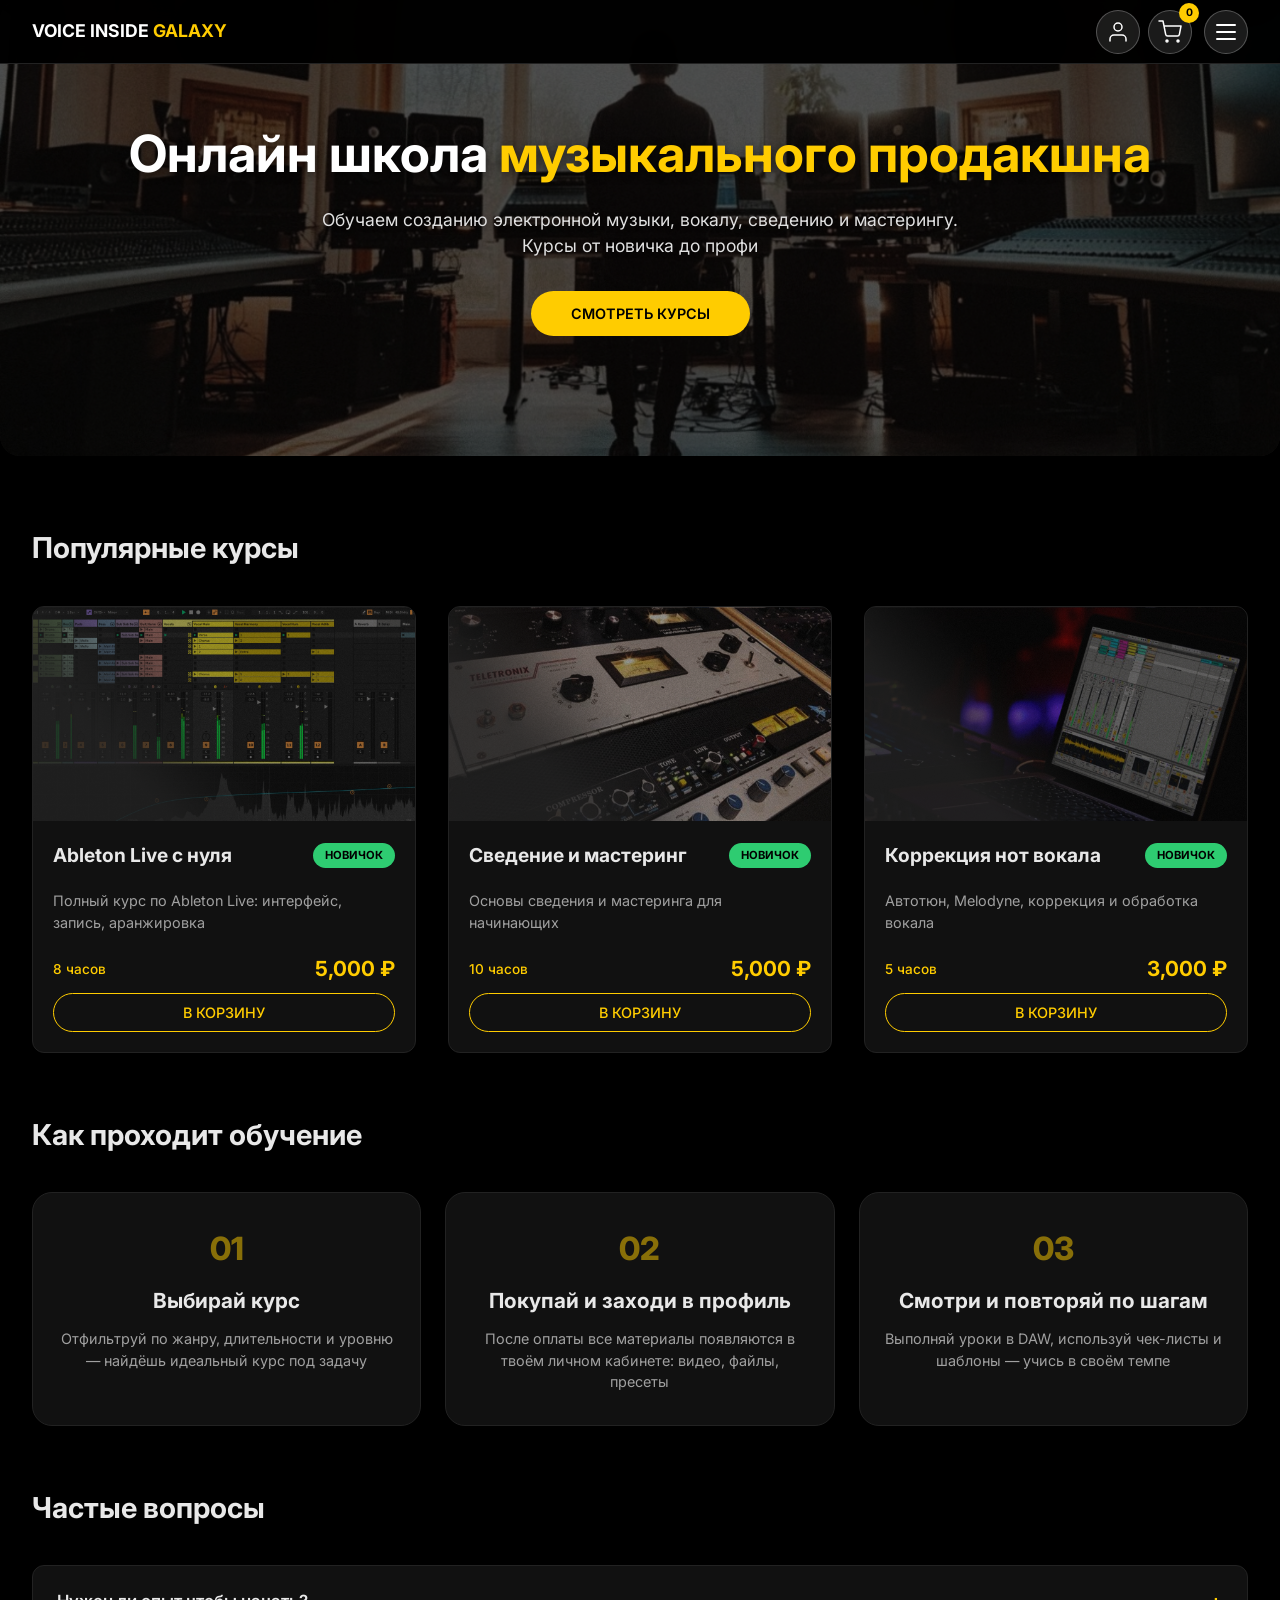
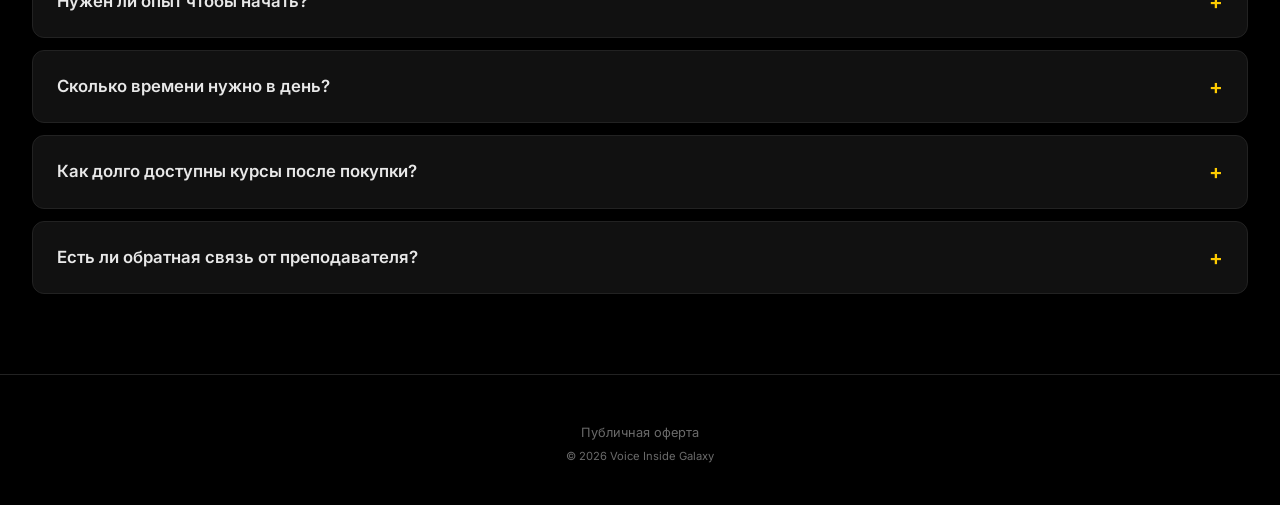
==== index.html @ c3ac169e "Update index.html" ====
<!DOCTYPE html>
<html lang="ru">
<head>
  <meta charset="UTF-8">
  <meta name="viewport" content="width=device-width, initial-scale=1.0, maximum-scale=1.0, user-scalable=yes, viewport-fit=cover">
  <title>Voice Inside Galaxy — Онлайн школа музыкального продакшна</title>
  <link href="https://fonts.googleapis.com/css2?family=Inter:wght@300;400;500;600;700;800&display=swap" rel="stylesheet">
  <link rel="stylesheet" href="style.css">
  <style>
    .steps-section { margin: 60px 0; }
    .steps-grid { display: grid; grid-template-columns: 1fr; gap: 20px; margin-top: 30px; }
    @media (min-width: 600px) { .steps-grid { grid-template-columns: repeat(3, 1fr); gap: 24px; } }
    .step-card { background: #111; border-radius: var(--radius); border: 1px solid var(--border); padding: 24px 20px; text-align: center; transition: all 0.3s ease; cursor: pointer; }
    .step-card:hover { transform: translateY(-5px); border-color: var(--accent); }
    .step-number { font-size: 2rem; font-weight: 800; color: var(--accent); opacity: 0.5; margin-bottom: 12px; }
    .step-title { font-size: 1.2rem; font-weight: 700; margin-bottom: 12px; }
    .step-desc { font-size: 0.85rem; color: #a0a0a0; line-height: 1.5; }
    @media (min-width: 768px) { .step-card { padding: 32px 24px; } .step-title { font-size: 1.3rem; } .step-desc { font-size: 0.9rem; } }
    .faq-section { margin: 60px 0; }
    .faq-grid { display: flex; flex-direction: column; gap: 12px; }
    .faq-item { background: #111; border: 1px solid var(--border); border-radius: var(--radius-sm); overflow: hidden; transition: all 0.3s ease; }
    .faq-question { padding: 18px 20px; display: flex; justify-content: space-between; align-items: center; cursor: pointer; font-weight: 600; font-size: 1rem; transition: 0.2s; }
    .faq-question:hover { background: #1a1a1a; }
    .faq-question span:first-child { flex: 1; padding-right: 16px; }
    .faq-icon { font-size: 1.3rem; color: var(--accent); transition: transform 0.3s ease; }
    .faq-item.open .faq-icon { transform: rotate(45deg); }
    .faq-answer { max-height: 0; padding: 0 20px; overflow: hidden; transition: max-height 0.4s ease, padding 0.3s ease; color: #a0a0a0; font-size: 0.9rem; line-height: 1.6; border-top: none; }
    .faq-item.open .faq-answer { max-height: 200px; padding: 0 20px 20px 20px; border-top: 1px solid var(--border); }
    @media (min-width: 768px) { .faq-question { padding: 20px 24px; font-size: 1.05rem; } .faq-answer { font-size: 0.95rem; } }
    .profile-modal .modal-content { max-width: 500px; }
    .profile-stats { background: #1a1a1a; border-radius: var(--radius-sm); padding: 16px; margin: 16px 0; text-align: left; }
    .profile-stats p { margin: 8px 0; font-size: 0.9rem; }
    .profile-courses { max-height: 250px; overflow-y: auto; text-align: left; }
    .profile-course-item { padding: 12px 0; border-bottom: 1px solid var(--border); }
    .profile-course-name { font-size: 0.9rem; font-weight: 600; margin-bottom: 4px; }
    .profile-course-link { background: var(--accent); color: #000; padding: 6px 12px; border-radius: 40px; text-decoration: none; font-size: 0.7rem; font-weight: 600; display: inline-block; }
    .logout-btn { background: transparent; border: 1px solid var(--red); color: var(--red); padding: 8px 20px; border-radius: 40px; cursor: pointer; margin-top: 16px; font-family: inherit; }
    .logout-btn:hover { background: var(--red); color: #fff; }
    .footer-offer { color: #6a6a6a; text-decoration: none; transition: color 0.2s; }
    .footer-offer:hover { color: var(--accent); text-decoration: underline; }
    .hero { position: relative; background-image: url('osn.png'); background-size: cover; background-position: center; background-repeat: no-repeat; border-radius: var(--radius); margin: 0 -12px 30px -12px; padding: 80px 20px; }
    @media (min-width: 768px) { .hero { margin: 0 -32px 70px -32px; padding: 120px 40px; } }
    .hero::before { content: ''; position: absolute; top: 0; left: 0; right: 0; bottom: 0; background: rgba(0, 0, 0, 0.6); border-radius: var(--radius); }
    .hero h1, .hero p, .hero .btn-primary { position: relative; z-index: 1; }
    .hero h1 { color: #fff; text-shadow: 0 2px 10px rgba(0,0,0,0.5); }
    .hero p { color: #e0e0e0; text-shadow: 0 1px 5px rgba(0,0,0,0.5); }
    .level-badge { white-space: nowrap; }
    .level-pro { background: var(--accent); color: #000; }
  </style>
</head>
<body>

<div class="site-header">
  <div class="logo"><a href="index.html">VOICE INSIDE <span>GALAXY</span></a></div>
  <div class="right-group">
    <div class="profile-badge" id="profileBadge">
      <span class="profile-name" id="profileName"></span>
      <div class="profile-avatar" id="profileAvatar"></div>
    </div>
    <button class="icon-btn" id="regBtn">
      <svg width="22" height="22" viewBox="0 0 24 24" fill="none" stroke="white" stroke-width="1.5" stroke-linecap="round" stroke-linejoin="round">
        <path d="M20 21v-2a4 4 0 0 0-4-4H8a4 4 0 0 0-4 4v2"/>
        <circle cx="12" cy="7" r="4"/>
      </svg>
    </button>
    <div class="cart-icon-wrapper">
      <button class="icon-btn" id="cartIconBtn">
        <svg width="22" height="22" viewBox="0 0 24 24" fill="none" stroke="white" stroke-width="1.5" stroke-linecap="round" stroke-linejoin="round">
          <circle cx="9" cy="21" r="1"/>
          <circle cx="20" cy="21" r="1"/>
          <path d="M1 1h4l2.68 13.39a2 2 0 0 0 2 1.61h9.72a2 2 0 0 0 2-1.61L23 6H6"/>
        </svg>
      </button>
      <span class="cart-badge-overlay" id="cartCountBadge">0</span>
    </div>
    <div class="burger-btn" id="burgerBtn">
      <span></span><span></span><span></span>
    </div>
  </div>
</div>

<div class="side-menu" id="sideMenu">
  <div class="menu-header">НАВИГАЦИЯ</div>
  <ul class="menu-list">
    <li><a href="index.html">ГЛАВНАЯ</a></li>
    <li><a href="courses.html">ВСЕ КУРСЫ</a></li>
    <li><a href="socials.html">СОЦ СЕТИ</a></li>
    <li><a href="docs.html">ДОКУМЕНТЫ</a></li>
  </ul>
  <div style="margin-top: 40px; font-size: 11px; color: #444;">© 2025</div>
</div>

<div class="cart-panel" id="cartPanel">
  <div class="cart-title"><span>КОРЗИНА</span><button class="close-cart" id="closeCartBtn">✕</button></div>
  <div class="cart-items" id="cartItemsList"><div class="empty-cart">Корзина пуста</div></div>
  <div class="cart-total" id="cartTotal">ИТОГО: 0 ₽</div>
  <button class="cart-btn-yellow" id="checkoutBtn">ОФОРМИТЬ ЗАКАЗ</button>
</div>

<div class="modal" id="regModal">
  <div class="modal-content">
    <span class="close-modal" id="closeModalBtn">&times;</span>
    <h3>РЕГИСТРАЦИЯ</h3>
    <input type="text" id="regName" placeholder="Имя">
    <input type="email" id="regEmail" placeholder="Email">
    <input type="password" id="regPassword" placeholder="Пароль">
    <button class="modal-btn" id="doRegisterBtn">СОЗДАТЬ АККАУНТ</button>
    <p style="margin-top: 12px; font-size: 0.7rem; color: #666;">Уже есть аккаунт? <a href="#" id="showLoginBtn" style="color: var(--accent);">Войти</a></p>
  </div>
</div>

<div class="modal" id="loginModal">
  <div class="modal-content">
    <span class="close-modal" id="closeLoginModalBtn">&times;</span>
    <h3>ВХОД</h3>
    <input type="email" id="loginEmail" placeholder="Email">
    <input type="password" id="loginPassword" placeholder="Пароль">
    <button class="modal-btn" id="doLoginBtn">ВОЙТИ</button>
    <p style="margin-top: 12px; font-size: 0.7rem; color: #666;">Нет аккаунта? <a href="#" id="showRegFromLoginBtn" style="color: var(--accent);">Зарегистрироваться</a></p>
  </div>
</div>

<div class="modal" id="profileModal">
  <div class="modal-content profile-modal">
    <span class="close-modal" id="closeProfileModalBtn">&times;</span>
    <h3>ЛИЧНЫЙ КАБИНЕТ</h3>
    <div class="profile-stats">
      <p><strong>Имя:</strong> <span id="profileModalName"></span></p>
      <p><strong>Email:</strong> <span id="profileModalEmail"></span></p>
      <p><strong>Куплено курсов:</strong> <span id="profileCoursesCount">0</span></p>
      <p><strong>Общий прогресс:</strong> <span id="profileProgress">0</span>%</p>
    </div>
    <div class="profile-courses" id="profileCoursesList">
      <p style="color:#666; text-align:center;">Купленные курсы появятся здесь</p>
    </div>
    <button class="logout-btn" id="logoutBtn">ВЫЙТИ</button>
  </div>
</div>

<main>
<div class="container">
  <div class="hero">
    <h1>Онлайн школа <span>музыкального продакшна</span></h1>
    <p>Обучаем созданию электронной музыки, вокалу, сведению и мастерингу. Курсы от новичка до профи</p>
    <button class="btn-primary" id="heroCoursesBtn">СМОТРЕТЬ КУРСЫ</button>
  </div>

  <div class="section-title">Популярные курсы</div>
  <div class="cards-grid" id="popularContainer"></div>

  <div class="steps-section">
    <div class="section-title">Как проходит обучение</div>
    <div class="steps-grid">
      <div class="step-card"><div class="step-number">01</div><div class="step-title">Выбирай курс</div><div class="step-desc">Отфильтруй по жанру, длительности и уровню — найдёшь идеальный курс под задачу</div></div>
      <div class="step-card"><div class="step-number">02</div><div class="step-title">Покупай и заходи в профиль</div><div class="step-desc">После оплаты все материалы появляются в твоём личном кабинете: видео, файлы, пресеты</div></div>
      <div class="step-card"><div class="step-number">03</div><div class="step-title">Смотри и повторяй по шагам</div><div class="step-desc">Выполняй уроки в DAW, используй чек-листы и шаблоны — учись в своём темпе</div></div>
    </div>
  </div>

  <div class="faq-section">
    <div class="section-title">Частые вопросы</div>
    <div class="faq-grid">
      <div class="faq-item"><div class="faq-question"><span>Нужен ли опыт чтобы начать?</span><span class="faq-icon">+</span></div><div class="faq-answer">Нет. Курсы для новичков начинаются с нуля — с установки DAW и первого звука. Если есть базовый опыт — есть курсы среднего и продвинутого уровня</div></div>
      <div class="faq-item"><div class="faq-question"><span>Сколько времени нужно в день?</span><span class="faq-icon">+</span></div><div class="faq-answer">Достаточно 30–60 минут в день. Уроки короткие и конкретные — без воды. Платформа сохраняет прогресс, можно учиться в любом темпе</div></div>
      <div class="faq-item"><div class="faq-question"><span>Как долго доступны курсы после покупки?</span><span class="faq-icon">+</span></div><div class="faq-answer">Пожизненный доступ. Купил один раз — смотришь сколько угодно, пересматриваешь когда нужно</div></div>
      <div class="faq-item"><div class="faq-question"><span>Есть ли обратная связь от преподавателя?</span><span class="faq-icon">+</span></div><div class="faq-answer">Да. В каждом курсе есть домашние задания, которые ты отправляешь на проверку. Продюсер лично разбирает твою работу и даёт конкретный фидбек</div></div>
    </div>
  </div>
</div>
<footer>
  <p><a href="oferta.docx" class="footer-offer" target="_blank">Публичная оферта</a></p>
  <p style="margin-top: 6px; font-size: 0.7rem;">© 2026 Voice Inside Galaxy</p>
</footer>
</main>

<script src="script.js"></script>
<script src="cart.js"></script>
<script>
  const courses = [
    {id:1,name:"Ableton Live с нуля",level:"beginner",levelName:"НОВИЧОК",price:5000,desc:"Полный курс по Ableton Live: интерфейс, запись, аранжировка",cover:"AL2.png",detailCover:"AL.png",popular:true,duration:"8 часов"},
    {id:2,name:"Сведение и мастеринг",level:"beginner",levelName:"НОВИЧОК",price:5000,desc:"Основы сведения и мастеринга для начинающих",cover:"s.png",detailCover:"s2.png",popular:true,duration:"10 часов"},
    {id:5,name:"Коррекция нот вокала",level:"beginner",levelName:"НОВИЧОК",price:3000,desc:"Автотюн, Melodyne, коррекция и обработка вокала",cover:"at.png",detailCover:"at2.png",popular:true,duration:"5 часов"},
    {id:3,name:"DnB с нуля",level:"beginner",levelName:"НОВИЧОК",price:8000,desc:"Создание drum & bass треков с нуля",cover:"dnb.png",detailCover:"dnb2.png",popular:false,duration:"12 часов"},
    {id:4,name:"Hip-hop с нуля",level:"beginner",levelName:"НОВИЧОК",price:5000,desc:"Создание trap, rap и hip-hop битов",cover:"hh.png",detailCover:"hh2.png",popular:false,duration:"9 часов"},
    {id:6,name:"Продвинутое сведение",level:"pro",levelName:"ОПЫТНЫЙ",price:10000,desc:"Профессиональные техники сведения и мастеринга",cover:"sm.png",detailCover:"sm2.png",popular:false,duration:"15 часов"}
  ];

  let currentUser = null;

  function loadUsers() { const users = localStorage.getItem('voiceGalaxyUsers'); return users ? JSON.parse(users) : []; }
  function saveUsers(users) { localStorage.setItem('voiceGalaxyUsers', JSON.stringify(users)); }
  function saveCurrentUser(user) { localStorage.setItem('voiceGalaxyCurrentUser', JSON.stringify(user)); currentUser = user; }
  function loadCurrentUser() { const user = localStorage.getItem('voiceGalaxyCurrentUser'); if (user) { currentUser = JSON.parse(user); updateProfileUI(); } }

  function updateProfileUI() {
    const badge = document.getElementById('profileBadge');
    const regBtn = document.getElementById('regBtn');
    if (currentUser) {
      if (badge) badge.classList.add('show');
      const nameSpan = document.getElementById('profileName');
      const avatarDiv = document.getElementById('profileAvatar');
      if (nameSpan) nameSpan.innerText = currentUser.name;
      if (avatarDiv) avatarDiv.innerText = currentUser.name.charAt(0).toUpperCase();
      if (regBtn) regBtn.style.display = 'none';
    } else {
      if (badge) badge.classList.remove('show');
      if (regBtn) regBtn.style.display = 'flex';
    }
  }

  function updateProfileModal() {
    if (!currentUser) return;
    document.getElementById('profileModalName').innerText = currentUser.name;
    document.getElementById('profileModalEmail').innerText = currentUser.email;
    const purchasedCourses = currentUser.purchasedCourses || [];
    document.getElementById('profileCoursesCount').innerText = purchasedCourses.length;
    
    let totalProgress = 0;
    if (purchasedCourses.length > 0) {
      const courseProgressValues = Object.values(currentUser.courseProgress || {});
      if (courseProgressValues.length > 0) {
        totalProgress = Math.floor(courseProgressValues.reduce((a,b) => a + b, 0) / purchasedCourses.length);
      }
      if (totalProgress > 100) totalProgress = 100;
    }
    document.getElementById('profileProgress').innerText = totalProgress;
    
    const coursesListDiv = document.getElementById('profileCoursesList');
    if (purchasedCourses.length === 0) {
      coursesListDiv.innerHTML = '<p style="color:#666; text-align:center;">Купленные курсы появятся здесь</p>';
    } else {
      let html = '';
      purchasedCourses.forEach(courseId => {
        const course = courses.find(c => c.id === courseId);
        if (course) {
          const courseProgress = currentUser.courseProgress?.[courseId] || 0;
          html += `<div class="profile-course-item"><div style="display:flex; justify-content:space-between; align-items:center; margin-bottom:8px;"><span class="profile-course-name">${course.name}</span><a href="course-detail.html?id=${course.id}" class="profile-course-link">${courseProgress === 100 ? 'ПРОЙДЕН' : 'ПРОДОЛЖИТЬ'}</a></div><div style="font-size:0.7rem; color:#666;"><span style="color:var(--accent);">Прогресс: ${courseProgress}%</span></div><div style="width:100%; height:4px; background:#333; border-radius:4px; margin-top:6px;"><div style="width:${courseProgress}%; height:4px; background:var(--accent); border-radius:4px;"></div></div></div>`;
        }
      });
      coursesListDiv.innerHTML = html;
    }
  }

  function registerUser(name, email, password) {
    const users = loadUsers();
    if (users.find(u => u.email === email)) { alert('Пользователь с таким email уже существует'); return false; }
    const newUser = { id: Date.now(), name, email, password, purchasedCourses: [], courseProgress: {}, completedLessons: 0 };
    users.push(newUser); saveUsers(users); saveCurrentUser(newUser);
    alert(`Добро пожаловать, ${name}!`); closeRegModal(); updateProfileUI();
    return true;
  }

  function loginUser(email, password) {
    const users = loadUsers();
    const user = users.find(u => u.email === email && u.password === password);
    if (user) { saveCurrentUser(user); alert(`С возвращением, ${user.name}!`); closeLoginModal(); updateProfileUI(); return true; }
    else { alert('Неверный email или пароль'); return false; }
  }

  function logoutUser() { localStorage.removeItem('voiceGalaxyCurrentUser'); currentUser = null; updateProfileUI(); closeProfileModal(); alert('Вы вышли из аккаунта'); }

  function addPurchaseToUser(courseId) {
    if (!currentUser) { alert('Войдите в аккаунт для покупки курса'); return false; }
    const users = loadUsers();
    const userIndex = users.findIndex(u => u.id === currentUser.id);
    if (userIndex !== -1) {
      if (!users[userIndex].purchasedCourses) users[userIndex].purchasedCourses = [];
      if (!users[userIndex].courseProgress) users[userIndex].courseProgress = {};
      if (!users[userIndex].purchasedCourses.includes(courseId)) {
        users[userIndex].purchasedCourses.push(courseId);
        users[userIndex].courseProgress[courseId] = 0;
        saveUsers(users);
        currentUser.purchasedCourses = users[userIndex].purchasedCourses;
        currentUser.courseProgress = users[userIndex].courseProgress;
        saveCurrentUser(currentUser);
      }
    }
    return true;
  }

  function checkout() {
    if (!currentUser) { alert('Войдите в аккаунт для оформления заказа'); openRegModal(); return; }
    if (cart.length === 0) { alert('Корзина пуста'); return; }
    cart.forEach(item => { addPurchaseToUser(item.id); });
    cart = []; saveCart(cart); updateCartUI();
    alert('Спасибо за заказ! Курсы добавлены в ваш личный кабинет.');
  }

  function renderCard(c) {
    const lvlClass = c.level === 'beginner' ? 'level-beginner' : 'level-pro';
    const coverStyle = c.cover ? `background-image: url('${c.cover}')` : 'background-color:#1a1a1a';
    return `<a href="course-detail.html?id=${c.id}" class="course-card"><div class="course-cover" style="${coverStyle};background-size:cover;background-position:center"></div><div class="course-info"><div class="course-header"><span class="course-name">${c.name}</span><span class="level-badge ${lvlClass}">${c.levelName}</span></div><div class="course-description">${c.desc}</div><div class="course-meta"><span class="course-duration">${c.duration}</span><span class="course-price">${c.price.toLocaleString()} ₽</span></div><button class="add-to-cart-btn" data-id="${c.id}" data-name="${c.name}" data-price="${c.price}">В КОРЗИНУ</button></div></a>`;
  }

  function renderPopular() {
    const popular = courses.filter(c => c.popular);
    document.getElementById('popularContainer').innerHTML = popular.map(c => renderCard(c)).join('');
    document.querySelectorAll('.add-to-cart-btn').forEach(btn => {
      btn.onclick = (e) => { e.preventDefault(); e.stopPropagation(); const id = parseInt(btn.dataset.id); const name = btn.dataset.name; const price = parseInt(btn.dataset.price); addToCart({ id, name, price }); };
    });
  }

  function initFaq() { document.querySelectorAll('.faq-item').forEach(item => { const question = item.querySelector('.faq-question'); question.addEventListener('click', () => { item.classList.toggle('open'); }); }); }

  const regModal = document.getElementById('regModal');
  const loginModal = document.getElementById('loginModal');
  const profileModal = document.getElementById('profileModal');

  function openRegModal() { if (regModal) { regModal.classList.add('active'); document.body.style.overflow = 'hidden'; } }
  function closeRegModal() { if (regModal) { regModal.classList.remove('active'); document.body.style.overflow = ''; } }
  function openLoginModal() { if (loginModal) { loginModal.classList.add('active'); document.body.style.overflow = 'hidden'; } }
  function closeLoginModal() { if (loginModal) { loginModal.classList.remove('active'); document.body.style.overflow = ''; } }
  function openProfileModal() { if (profileModal) { updateProfileModal(); profileModal.classList.add('active'); document.body.style.overflow = 'hidden'; } }
  function closeProfileModal() { if (profileModal) { profileModal.classList.remove('active'); document.body.style.overflow = ''; } }

  document.getElementById('burgerBtn').onclick = () => { if (typeof toggleSideMenu === 'function') toggleSideMenu(); };
  document.getElementById('cartIconBtn').onclick = (e) => { e.stopPropagation(); if (typeof toggleCart === 'function') toggleCart(); };
  document.getElementById('closeCartBtn').onclick = () => { if (typeof closeCart === 'function') closeCart(); };
  document.getElementById('regBtn').onclick = openRegModal;
  document.getElementById('closeModalBtn').onclick = closeRegModal;
  document.getElementById('heroCoursesBtn').onclick = () => { window.location.href = 'courses.html'; };
  document.getElementById('checkoutBtn').onclick = checkout;
  document.getElementById('profileBadge').onclick = openProfileModal;
  document.getElementById('closeProfileModalBtn').onclick = closeProfileModal;
  document.getElementById('logoutBtn').onclick = logoutUser;

  document.getElementById('doRegisterBtn').onclick = () => { const name = document.getElementById('regName').value.trim(); const email = document.getElementById('regEmail').value.trim(); const password = document.getElementById('regPassword').value; if (!name || !email || !password) alert('Заполните все поля'); else if (password.length < 4) alert('Пароль минимум 4 символа'); else registerUser(name, email, password); };
  document.getElementById('doLoginBtn').onclick = () => { const email = document.getElementById('loginEmail').value.trim(); const password = document.getElementById('loginPassword').value; loginUser(email, password); };
  document.getElementById('showLoginBtn').onclick = (e) => { e.preventDefault(); closeRegModal(); openLoginModal(); };
  document.getElementById('showRegFromLoginBtn').onclick = (e) => { e.preventDefault(); closeLoginModal(); openRegModal(); };
  document.getElementById('closeLoginModalBtn').onclick = closeLoginModal;

  window.onclick = (e) => { if (e.target === regModal) closeRegModal(); if (e.target === loginModal) closeLoginModal(); if (e.target === profileModal) closeProfileModal(); };

  renderPopular(); initFaq(); loadCurrentUser(); if (typeof updateCartUI === 'function') updateCartUI();
</script>
</body>
</html>
---- style.css ----
* {
  margin: 0;
  padding: 0;
  box-sizing: border-box;
  -webkit-tap-highlight-color: transparent;
}

body {
  background: #000000;
  color: #e8e8e8;
  font-family: 'Inter', sans-serif;
  line-height: 1.5;
  overflow-x: hidden;
}

:root {
  --accent: #FFCC00;
  --accent-hover: #ffdd44;
  --border: #222222;
  --radius: 20px;
  --radius-sm: 12px;
  --green: #2ecc71;
  --orange: #e67e22;
  --red: #e74c3c;
  --bg-card: #111111;
  --text-secondary: #a0a0a0;
}

@keyframes fadeInUp {
  from { opacity: 0; transform: translateY(30px); }
  to { opacity: 1; transform: translateY(0); }
}

@keyframes fadeIn {
  from { opacity: 0; }
  to { opacity: 1; }
}

/* Header - компактная версия */
.site-header {
  position: fixed;
  top: 0;
  left: 0;
  right: 0;
  height: 56px;
  background: rgba(0, 0, 0, 0.98);
  backdrop-filter: blur(12px);
  display: flex;
  align-items: center;
  justify-content: space-between;
  padding: 0 16px;
  z-index: 1100;
  border-bottom: 1px solid var(--border);
}

@media (min-width: 768px) {
  .site-header {
    height: 64px;
    padding: 0 32px;
  }
}

.logo a {
  font-size: 0.85rem;
  font-weight: 700;
  color: #fff;
  text-decoration: none;
  white-space: nowrap;
}

@media (min-width: 768px) {
  .logo a {
    font-size: 1.1rem;
  }
}

.logo span {
  color: var(--accent);
}

.right-group {
  display: flex;
  gap: 8px;
  align-items: center;
}

/* ========== КРУГЛЫЕ ИКОНКИ ========== */
.icon-btn {
  width: 40px;
  height: 40px;
  background: rgba(255, 255, 255, 0.1);
  border: 1px solid rgba(255, 255, 255, 0.25);
  border-radius: 50%;
  display: flex;
  align-items: center;
  justify-content: center;
  cursor: pointer;
  transition: all 0.2s ease;
  padding: 0;
  overflow: hidden;
}

@media (min-width: 768px) {
  .icon-btn {
    width: 44px;
    height: 44px;
  }
}

.icon-btn:hover {
  background: var(--accent);
  border-color: var(--accent);
  transform: translateY(-1px);
}

/* Стили для SVG иконок */
.icon-btn svg {
  width: 22px;
  height: 22px;
  stroke: white;
  stroke-width: 1.5;
  fill: none;
  transition: all 0.2s ease;
}

@media (min-width: 768px) {
  .icon-btn svg {
    width: 24px;
    height: 24px;
  }
}

.icon-btn:hover svg {
  stroke: black;
}

/* Стили для PNG иконок (если остались) */
.icon-btn img {
  width: 100%;
  height: 100%;
  object-fit: cover;
  filter: brightness(0) invert(1);
}

.icon-btn:hover img {
  filter: brightness(0);
}

/* Бургер-меню */
.burger-btn {
  width: 40px;
  height: 40px;
  background: rgba(255, 255, 255, 0.1);
  border: 1px solid rgba(255, 255, 255, 0.25);
  border-radius: 50%;
  display: flex;
  flex-direction: column;
  align-items: center;
  justify-content: center;
  gap: 4px;
  cursor: pointer;
  transition: all 0.2s ease;
  margin-left: 4px;
}

@media (min-width: 768px) {
  .burger-btn {
    width: 44px;
    height: 44px;
    gap: 5px;
  }
}

.burger-btn:hover {
  background: var(--accent);
  border-color: var(--accent);
}

.burger-btn span {
  width: 18px;
  height: 2px;
  background: #fff;
  border-radius: 2px;
}

@media (min-width: 768px) {
  .burger-btn span {
    width: 20px;
  }
}

.burger-btn:hover span {
  background: #000;
}

/* Бейдж корзины */
.cart-icon-wrapper {
  position: relative;
  display: inline-flex;
}

.cart-badge-overlay {
  position: absolute;
  top: -6px;
  right: -6px;
  background: var(--accent);
  color: #000;
  border-radius: 50%;
  padding: 2px 5px;
  font-size: 0.6rem;
  font-weight: 700;
  min-width: 18px;
  height: 18px;
  display: flex;
  align-items: center;
  justify-content: center;
}

@media (min-width: 768px) {
  .cart-badge-overlay {
    top: -7px;
    right: -7px;
    min-width: 20px;
    height: 20px;
    font-size: 0.65rem;
  }
}

/* Профиль-бейдж */
.profile-badge {
  display: none;
  align-items: center;
  gap: 8px;
  background: rgba(255, 255, 255, 0.1);
  padding: 4px 12px 4px 16px;
  border-radius: 40px;
  border: 1px solid rgba(255, 255, 255, 0.25);
  cursor: pointer;
  transition: all 0.2s ease;
}

.profile-badge.show {
  display: flex;
}

.profile-badge:hover {
  background: rgba(255, 204, 0, 0.15);
  border-color: var(--accent);
}

.profile-name {
  font-size: 0.8rem;
  font-weight: 500;
  color: var(--accent);
  max-width: 100px;
  overflow: hidden;
  text-overflow: ellipsis;
  white-space: nowrap;
}

@media (min-width: 768px) {
  .profile-name {
    font-size: 0.9rem;
    max-width: 130px;
  }
}

.profile-avatar {
  width: 28px;
  height: 28px;
  background: var(--accent);
  border-radius: 50%;
  display: flex;
  align-items: center;
  justify-content: center;
  color: #000;
  font-weight: 700;
  font-size: 0.75rem;
}

/* Side menu */
.side-menu {
  position: fixed;
  top: 56px;
  right: -100%;
  width: 280px;
  height: calc(100% - 56px);
  background: #0a0a0a;
  border-left: 1px solid var(--border);
  z-index: 1050;
  transition: right 0.3s ease;
  padding: 24px 20px;
  overflow-y: auto;
}

@media (min-width: 768px) {
  .side-menu {
    top: 64px;
    right: -340px;
    width: 320px;
    height: calc(100% - 64px);
    padding: 40px 28px;
  }
}

.side-menu.open {
  right: 0;
}

.menu-header {
  font-size: 0.7rem;
  text-transform: uppercase;
  letter-spacing: 2px;
  color: var(--text-secondary);
  margin-bottom: 24px;
  border-bottom: 1px solid var(--border);
  padding-bottom: 12px;
}

.menu-list {
  list-style: none;
}

.menu-list li {
  margin-bottom: 16px;
}

@media (min-width: 768px) {
  .menu-list li {
    margin-bottom: 24px;
  }
}

.menu-list a {
  font-size: 1rem;
  font-weight: 500;
  cursor: pointer;
  color: #fff;
  text-decoration: none;
  display: block;
  padding: 8px 0;
  transition: 0.2s;
}

@media (min-width: 768px) {
  .menu-list a {
    font-size: 1.1rem;
  }
}

.menu-list a:hover {
  color: var(--accent);
  padding-left: 8px;
}

/* Cart panel */
.cart-panel {
  position: fixed;
  top: 56px;
  right: 0;
  width: 100%;
  max-width: 360px;
  height: calc(100% - 56px);
  background: #0c0c0c;
  border-left: 1px solid var(--border);
  z-index: 1150;
  padding: 20px;
  display: none;
  flex-direction: column;
  overflow-y: auto;
}

@media (min-width: 768px) {
  .cart-panel {
    top: 72px;
    right: 20px;
    width: 360px;
    height: auto;
    max-height: 80vh;
    border-radius: var(--radius);
    border: 1px solid var(--border);
  }
}

.cart-panel.show {
  display: flex;
}

.cart-title {
  display: flex;
  justify-content: space-between;
  align-items: center;
  font-weight: 600;
  border-bottom: 1px solid #2a2a2a;
  padding-bottom: 16px;
  margin-bottom: 16px;
}

.cart-items {
  flex: 1;
  overflow-y: auto;
}

.cart-item {
  padding: 12px 0;
  border-bottom: 1px solid #1e1e1e;
  display: flex;
  justify-content: space-between;
  align-items: center;
  gap: 10px;
}

.cart-item-info {
  flex: 1;
}

.cart-item-info div:first-child {
  font-size: 0.85rem;
}

.remove-cart-item {
  background: transparent;
  border: none;
  color: #888;
  cursor: pointer;
  font-size: 1.2rem;
  padding: 5px;
}

.remove-cart-item:hover {
  color: var(--red);
}

.cart-total {
  margin-top: 20px;
  text-align: right;
  font-weight: 700;
  color: var(--accent);
  border-top: 1px solid #2a2a2a;
  padding-top: 16px;
}

.empty-cart {
  text-align: center;
  color: var(--text-secondary);
  padding: 30px 0;
}

.close-cart {
  background: none;
  border: none;
  color: #aaa;
  cursor: pointer;
  font-size: 1.2rem;
  padding: 5px;
}

.cart-btn-yellow {
  background: var(--accent);
  border: none;
  color: #000;
  padding: 12px;
  margin-top: 18px;
  font-weight: 600;
  cursor: pointer;
  border-radius: 40px;
  font-size: 0.9rem;
}

/* Modal */
.modal {
  display: none;
  position: fixed;
  top: 0;
  left: 0;
  width: 100%;
  height: 100%;
  background: rgba(0, 0, 0, 0.96);
  backdrop-filter: blur(8px);
  z-index: 2000;
  justify-content: center;
  align-items: center;
  padding: 20px;
}

.modal.active {
  display: flex;
  animation: fadeIn 0.3s ease;
}

.modal-content {
  background: #111;
  max-width: 400px;
  width: 100%;
  padding: 24px 20px;
  border-radius: var(--radius);
  border: 1px solid var(--border);
  text-align: center;
}

@media (min-width: 768px) {
  .modal-content {
    padding: 36px 32px;
  }
}

.modal-content h3 {
  margin-bottom: 20px;
  font-size: 1.3rem;
}

.modal-content input {
  width: 100%;
  padding: 12px 16px;
  margin: 10px 0;
  background: #1a1a1a;
  border: 1px solid #333;
  border-radius: 40px;
  color: #fff;
  font-family: inherit;
  font-size: 0.9rem;
}

.modal-btn {
  background: var(--accent);
  border: none;
  padding: 12px 28px;
  border-radius: 40px;
  font-weight: 600;
  cursor: pointer;
  margin-top: 12px;
  font-size: 0.9rem;
}

.close-modal {
  float: right;
  cursor: pointer;
  font-size: 1.3rem;
  color: #aaa;
}

/* Course cards */
.cards-grid {
  display: grid;
  grid-template-columns: 1fr;
  gap: 16px;
}

@media (min-width: 500px) {
  .cards-grid {
    grid-template-columns: repeat(2, 1fr);
    gap: 20px;
  }
}

@media (min-width: 800px) {
  .cards-grid {
    grid-template-columns: repeat(3, 1fr);
    gap: 24px;
  }
}

@media (min-width: 1200px) {
  .cards-grid {
    gap: 32px;
  }
}

.course-card {
  background: var(--bg-card);
  border-radius: var(--radius-sm);
  overflow: hidden;
  border: 1px solid var(--border);
  transition: all 0.25s ease;
  cursor: pointer;
  text-decoration: none;
  display: flex;
  flex-direction: column;
  color: inherit;
  height: 100%;
}

.course-card:active {
  transform: scale(0.98);
}

@media (min-width: 768px) {
  .course-card:hover {
    transform: translateY(-6px);
    border-color: var(--accent);
  }
}

.course-cover {
  width: 100%;
  aspect-ratio: 16/9;
  background-color: #1a1a1a;
  background-size: cover;
  background-position: center;
}

.course-info {
  padding: 12px;
  display: flex;
  flex-direction: column;
  flex: 1;
}

@media (min-width: 768px) {
  .course-info {
    padding: 20px;
  }
}

.course-header {
  display: flex;
  justify-content: space-between;
  align-items: center;
  margin-bottom: 8px;
  flex-wrap: wrap;
  gap: 6px;
}

.course-name {
  font-size: 0.9rem;
  font-weight: 700;
}

@media (min-width: 768px) {
  .course-name {
    font-size: 1.2rem;
  }
}

.level-badge {
  font-size: 0.55rem;
  padding: 3px 8px;
  border-radius: 40px;
  font-weight: 700;
  text-transform: uppercase;
  white-space: nowrap;
}

@media (min-width: 768px) {
  .level-badge {
    font-size: 0.7rem;
    padding: 4px 12px;
  }
}

.level-beginner {
  background: var(--green);
  color: #000;
}

.level-pro {
  background: var(--accent);
  color: #000;
}

.course-description {
  color: var(--text-secondary);
  margin: 6px 0;
  font-size: 0.7rem;
  flex: 1;
}

@media (min-width: 768px) {
  .course-description {
    margin: 12px 0;
    font-size: 0.9rem;
  }
}

.course-meta {
  display: flex;
  justify-content: space-between;
  align-items: center;
  margin: 8px 0;
}

.course-duration {
  color: var(--accent);
  font-size: 0.65rem;
  font-weight: 500;
}

@media (min-width: 768px) {
  .course-duration {
    font-size: 0.85rem;
  }
}

.course-price {
  color: var(--accent);
  font-size: 0.9rem;
  font-weight: 700;
}

@media (min-width: 768px) {
  .course-price {
    font-size: 1.3rem;
  }
}

.add-to-cart-btn {
  background: transparent;
  border: 1px solid var(--accent);
  padding: 6px 12px;
  border-radius: 40px;
  font-weight: 500;
  cursor: pointer;
  color: var(--accent);
  width: 100%;
  font-family: inherit;
  font-size: 0.7rem;
  margin-top: auto;
  transition: all 0.2s ease;
}

@media (min-width: 768px) {
  .add-to-cart-btn {
    padding: 10px 24px;
    font-size: 0.9rem;
  }
}

.add-to-cart-btn:active {
  transform: scale(0.97);
}

.add-to-cart-btn:hover {
  background: var(--accent);
  color: #000;
}

/* Container */
.container {
  max-width: 1280px;
  margin: 0 auto;
  padding: 0 12px;
}

@media (min-width: 768px) {
  .container {
    padding: 0 32px;
  }
}

/* Hero с фоновым изображением */
.hero {
  position: relative;
  text-align: center;
  margin-bottom: 30px;
  padding: 80px 20px;
  background-image: url('osn.png');
  background-size: cover;
  background-position: center;
  background-repeat: no-repeat;
  background-color: #111111;
  border-radius: var(--radius);
  margin-left: -12px;
  margin-right: -12px;
  overflow: hidden;
}

@media (min-width: 768px) {
  .hero {
    margin-bottom: 70px;
    padding: 120px 40px;
    margin-left: -32px;
    margin-right: -32px;
  }
}

.hero::before {
  content: '';
  position: absolute;
  top: 0;
  left: 0;
  right: 0;
  bottom: 0;
  background: rgba(0, 0, 0, 0.6);
  border-radius: var(--radius);
  z-index: 0;
}

.hero h1, .hero p, .hero .btn-primary {
  position: relative;
  z-index: 1;
}

.hero h1 {
  font-size: 1.5rem;
  font-weight: 700;
  margin-bottom: 12px;
  line-height: 1.3;
  color: #fff;
  text-shadow: 0 2px 10px rgba(0,0,0,0.5);
}

@media (min-width: 768px) {
  .hero h1 {
    font-size: 3.2rem;
    margin-bottom: 20px;
  }
}

.hero h1 span {
  color: var(--accent);
}

.hero p {
  font-size: 0.8rem;
  color: #e0e0e0;
  max-width: 680px;
  margin: 0 auto 20px;
  padding: 0 10px;
  text-shadow: 0 1px 5px rgba(0,0,0,0.5);
}

@media (min-width: 768px) {
  .hero p {
    font-size: 1.1rem;
    margin: 0 auto 32px;
  }
}

.btn-primary {
  background: var(--accent);
  border: none;
  padding: 10px 20px;
  border-radius: 40px;
  font-weight: 600;
  cursor: pointer;
  font-family: inherit;
  font-size: 0.8rem;
  transition: all 0.2s ease;
}

@media (min-width: 768px) {
  .btn-primary {
    padding: 14px 40px;
    font-size: 0.9rem;
  }
}

.btn-primary:hover {
  background: var(--accent-hover);
  transform: translateY(-2px);
}

.section-title {
  font-size: 1.2rem;
  font-weight: 700;
  margin-bottom: 16px;
}

@media (min-width: 768px) {
  .section-title {
    font-size: 1.8rem;
    margin-bottom: 36px;
  }
}

/* Steps */
.steps-section {
  margin: 60px 0;
}

.steps-grid {
  display: grid;
  grid-template-columns: 1fr;
  gap: 20px;
  margin-top: 30px;
}

@media (min-width: 600px) {
  .steps-grid {
    grid-template-columns: repeat(3, 1fr);
    gap: 24px;
  }
}

.step-card {
  background: var(--bg-card);
  border-radius: var(--radius);
  border: 1px solid var(--border);
  padding: 24px 20px;
  text-align: center;
  transition: all 0.3s ease;
  cursor: pointer;
}

.step-card:hover {
  transform: translateY(-5px);
  border-color: var(--accent);
}

.step-number {
  font-size: 2rem;
  font-weight: 800;
  color: var(--accent);
  opacity: 0.5;
  margin-bottom: 12px;
}

.step-title {
  font-size: 1.2rem;
  font-weight: 700;
  margin-bottom: 12px;
}

.step-desc {
  font-size: 0.85rem;
  color: var(--text-secondary);
  line-height: 1.5;
}

@media (min-width: 768px) {
  .step-card {
    padding: 32px 24px;
  }
  .step-title {
    font-size: 1.3rem;
  }
  .step-desc {
    font-size: 0.9rem;
  }
}

/* FAQ */
.faq-section {
  margin: 60px 0;
}

.faq-grid {
  display: flex;
  flex-direction: column;
  gap: 12px;
}

.faq-item {
  background: var(--bg-card);
  border: 1px solid var(--border);
  border-radius: var(--radius-sm);
  overflow: hidden;
  transition: all 0.3s ease;
}

.faq-question {
  padding: 18px 20px;
  display: flex;
  justify-content: space-between;
  align-items: center;
  cursor: pointer;
  font-weight: 600;
  font-size: 1rem;
  transition: 0.2s;
}

.faq-question:hover {
  background: #1a1a1a;
}

.faq-question span:first-child {
  flex: 1;
  padding-right: 16px;
}

.faq-icon {
  font-size: 1.3rem;
  color: var(--accent);
  transition: transform 0.3s ease;
}

.faq-item.open .faq-icon {
  transform: rotate(45deg);
}

.faq-answer {
  max-height: 0;
  padding: 0 20px;
  overflow: hidden;
  transition: max-height 0.4s ease, padding 0.3s ease;
  color: var(--text-secondary);
  font-size: 0.9rem;
  line-height: 1.6;
  border-top: none;
}

.faq-item.open .faq-answer {
  max-height: 200px;
  padding: 0 20px 20px 20px;
  border-top: 1px solid var(--border);
}

@media (min-width: 768px) {
  .faq-question {
    padding: 20px 24px;
    font-size: 1.05rem;
  }
  .faq-answer {
    font-size: 0.95rem;
  }
}

/* Profile modal */
.profile-modal .modal-content {
  max-width: 500px;
}

.profile-stats {
  background: #1a1a1a;
  border-radius: var(--radius-sm);
  padding: 16px;
  margin: 16px 0;
  text-align: left;
}

.profile-stats p {
  margin: 8px 0;
  font-size: 0.9rem;
}

.profile-courses {
  max-height: 200px;
  overflow-y: auto;
  text-align: left;
}

.profile-course-item {
  padding: 10px 0;
  border-bottom: 1px solid var(--border);
  display: flex;
  justify-content: space-between;
  align-items: center;
}

.profile-course-name {
  font-size: 0.85rem;
}

.profile-course-status {
  font-size: 0.7rem;
  color: var(--accent);
}

.logout-btn {
  background: transparent;
  border: 1px solid var(--red);
  color: var(--red);
  padding: 8px 20px;
  border-radius: 40px;
  cursor: pointer;
  margin-top: 16px;
  font-family: inherit;
}

.logout-btn:hover {
  background: var(--red);
  color: #fff;
}

/* Footer */
footer {
  text-align: center;
  padding: 24px 0 20px;
  border-top: 1px solid var(--border);
  margin-top: 40px;
  color: #6a6a6a;
  font-size: 0.65rem;
}

@media (min-width: 768px) {
  footer {
    padding: 48px 0 40px;
    margin-top: 80px;
    font-size: 0.8rem;
  }
}

.footer-offer {
  color: #6a6a6a;
  text-decoration: none;
  transition: color 0.2s;
}

.footer-offer:hover {
  color: var(--accent);
  text-decoration: underline;
}

/* Socials page */
.socials-page {
  min-height: 70vh;
  padding: 60px 20px;
}

.socials-title {
  font-size: 1.5rem;
  font-weight: 700;
  margin-bottom: 16px;
  text-align: center;
}

@media (min-width: 768px) {
  .socials-title {
    font-size: 2.5rem;
  }
}

.socials-title span {
  color: var(--accent);
}

.socials-grid {
  display: flex;
  gap: 20px;
  flex-wrap: wrap;
  justify-content: center;
  max-width: 600px;
  margin: 0 auto;
}

.social-card {
  background: var(--bg-card);
  border: 1px solid var(--border);
  border-radius: var(--radius);
  padding: 20px 24px;
  text-align: center;
  transition: 0.25s;
  text-decoration: none;
  display: block;
  min-width: 180px;
}

@media (min-width: 768px) {
  .social-card {
    padding: 24px 32px;
    min-width: 220px;
  }
}

.social-card:hover {
  transform: translateY(-6px);
  border-color: var(--accent);
}

.social-icon {
  width: 60px;
  height: 60px;
  border-radius: 16px;
  object-fit: cover;
  margin: 0 auto 16px;
  display: block;
}

@media (min-width: 768px) {
  .social-icon {
    width: 80px;
    height: 80px;
    border-radius: 20px;
  }
}

.social-name {
  font-size: 1.1rem;
  font-weight: 600;
  color: #fff;
  margin-bottom: 8px;
}

@media (min-width: 768px) {
  .social-name {
    font-size: 1.3rem;
  }
}

/* Docs page */
.docs-page {
  min-height: 70vh;
  padding: 60px 20px;
}

.docs-title {
  font-size: 1.5rem;
  font-weight: 700;
  margin-bottom: 16px;
  text-align: center;
}

@media (min-width: 768px) {
  .docs-title {
    font-size: 2.5rem;
  }
}

.docs-title span {
  color: var(--accent);
}

.docs-list {
  max-width: 800px;
  margin: 0 auto;
  background: var(--bg-card);
  border-radius: var(--radius);
  border: 1px solid var(--border);
  overflow: hidden;
}

.doc-item {
  padding: 16px 20px;
  border-bottom: 1px solid var(--border);
  display: flex;
  align-items: center;
  gap: 12px;
  transition: 0.2s;
  cursor: pointer;
  text-decoration: none;
  color: inherit;
}

@media (min-width: 768px) {
  .doc-item {
    padding: 20px 28px;
    gap: 16px;
  }
}

.doc-item:last-child {
  border-bottom: none;
}

.doc-item:hover {
  background: #1a1a1a;
}

.doc-icon {
  font-size: 1.4rem;
}

@media (min-width: 768px) {
  .doc-icon {
    font-size: 1.8rem;
  }
}

.doc-name {
  font-weight: 600;
  margin-bottom: 4px;
  color: #fff;
}

.doc-desc {
  font-size: 0.7rem;
  color: var(--text-secondary);
}

@media (min-width: 768px) {
  .doc-desc {
    font-size: 0.8rem;
  }
}
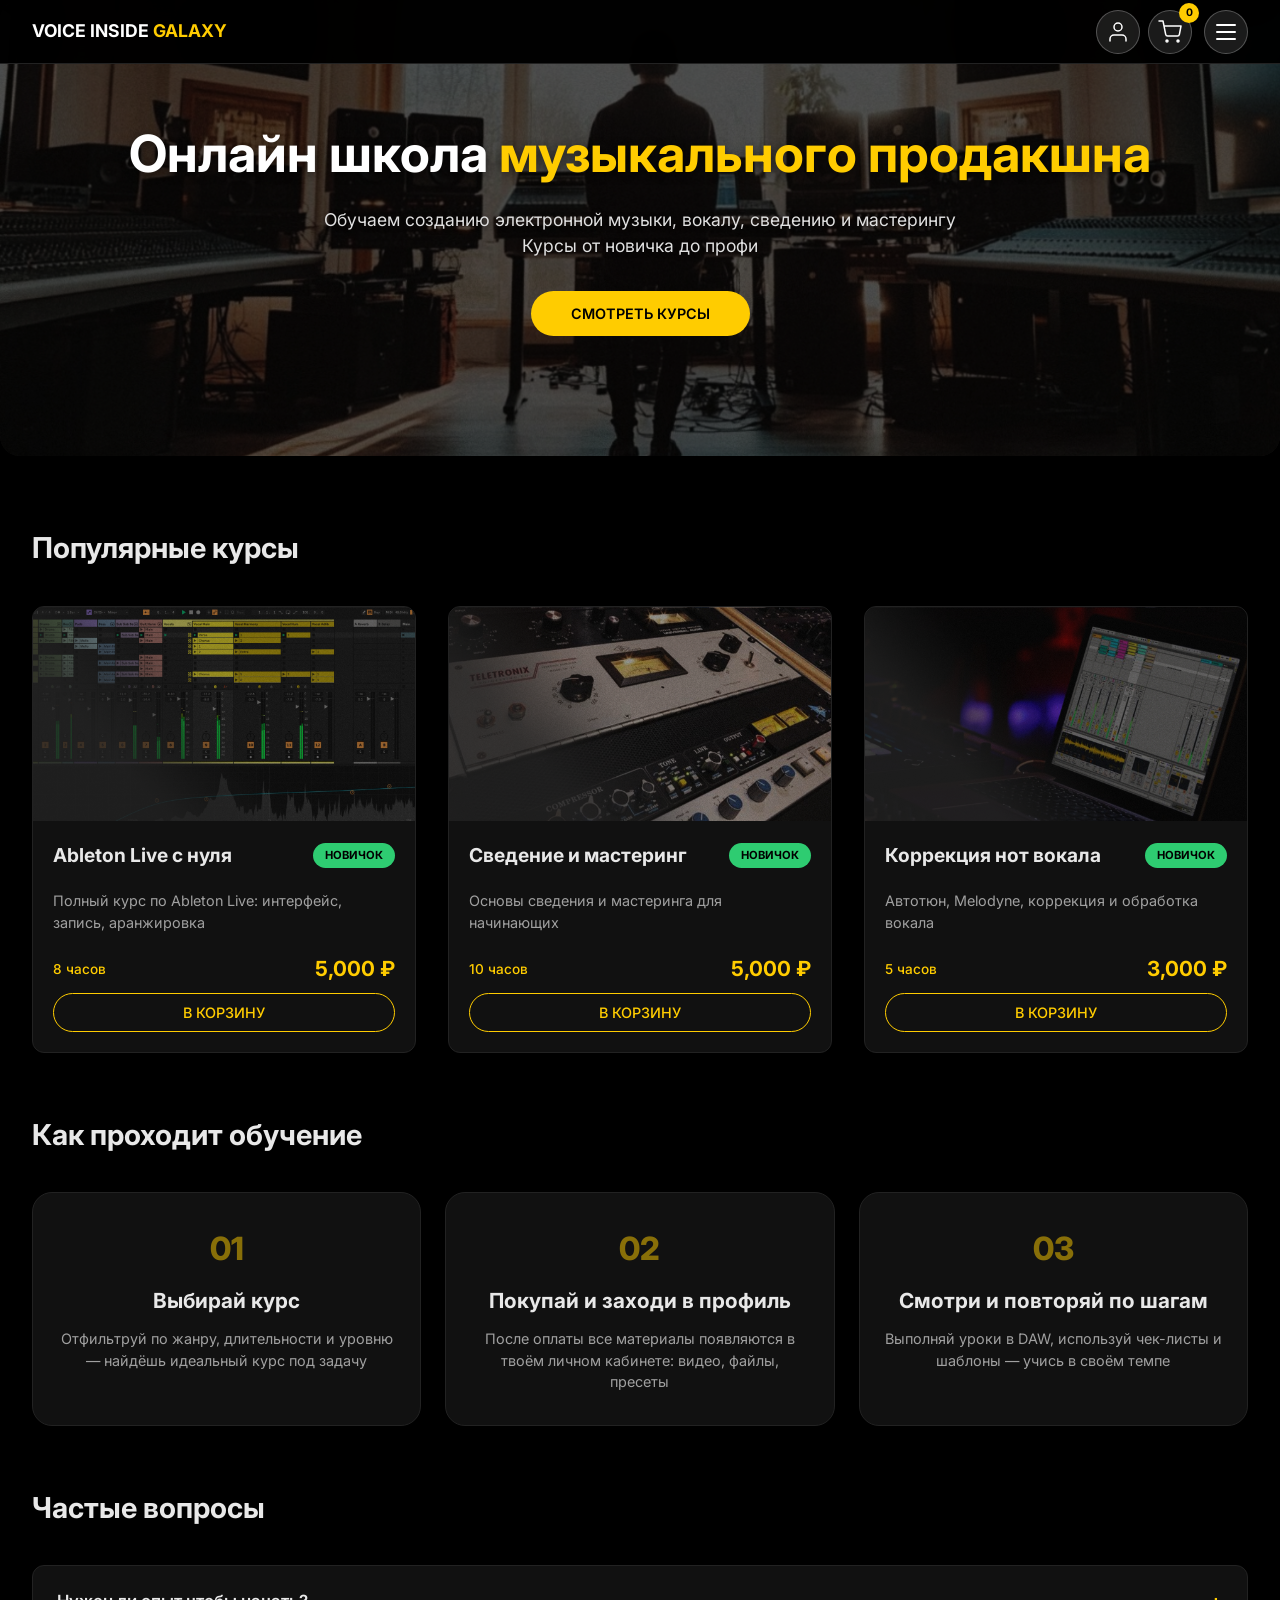
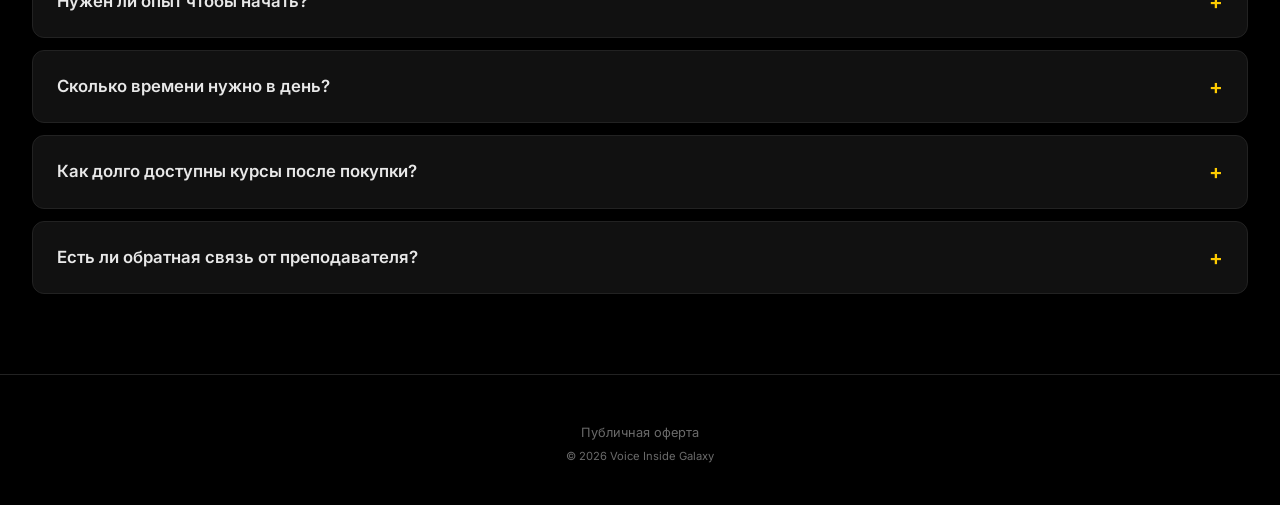
==== commit 8a322d1a: "Update index.html" ====
--- a/index.html
+++ b/index.html
@@ -84,8 +84,7 @@
   <ul class="menu-list">
     <li><a href="index.html">ГЛАВНАЯ</a></li>
     <li><a href="courses.html">ВСЕ КУРСЫ</a></li>
-    <li><a href="socials.html">СОЦ СЕТИ</a></li>
-    <li><a href="docs.html">ДОКУМЕНТЫ</a></li>
+    <li><a href="about.html">О НАС</a></li>
   </ul>
   <div style="margin-top: 40px; font-size: 11px; color: #444;">© 2025</div>
 </div>
@@ -141,7 +140,8 @@
 <div class="container">
   <div class="hero">
     <h1>Онлайн школа <span>музыкального продакшна</span></h1>
-    <p>Обучаем созданию электронной музыки, вокалу, сведению и мастерингу. Курсы от новичка до профи</p>
+    <p>Обучаем созданию электронной музыки, вокалу, сведению и мастерингу
+Курсы от новичка до профи</p>
     <button class="btn-primary" id="heroCoursesBtn">СМОТРЕТЬ КУРСЫ</button>
   </div>
 
@@ -214,17 +214,13 @@
     document.getElementById('profileModalEmail').innerText = currentUser.email;
     const purchasedCourses = currentUser.purchasedCourses || [];
     document.getElementById('profileCoursesCount').innerText = purchasedCourses.length;
-    
     let totalProgress = 0;
     if (purchasedCourses.length > 0) {
       const courseProgressValues = Object.values(currentUser.courseProgress || {});
-      if (courseProgressValues.length > 0) {
-        totalProgress = Math.floor(courseProgressValues.reduce((a,b) => a + b, 0) / purchasedCourses.length);
-      }
+      if (courseProgressValues.length > 0) totalProgress = Math.floor(courseProgressValues.reduce((a,b) => a + b, 0) / purchasedCourses.length);
       if (totalProgress > 100) totalProgress = 100;
     }
     document.getElementById('profileProgress').innerText = totalProgress;
-    
     const coursesListDiv = document.getElementById('profileCoursesList');
     if (purchasedCourses.length === 0) {
       coursesListDiv.innerHTML = '<p style="color:#666; text-align:center;">Купленные курсы появятся здесь</p>';
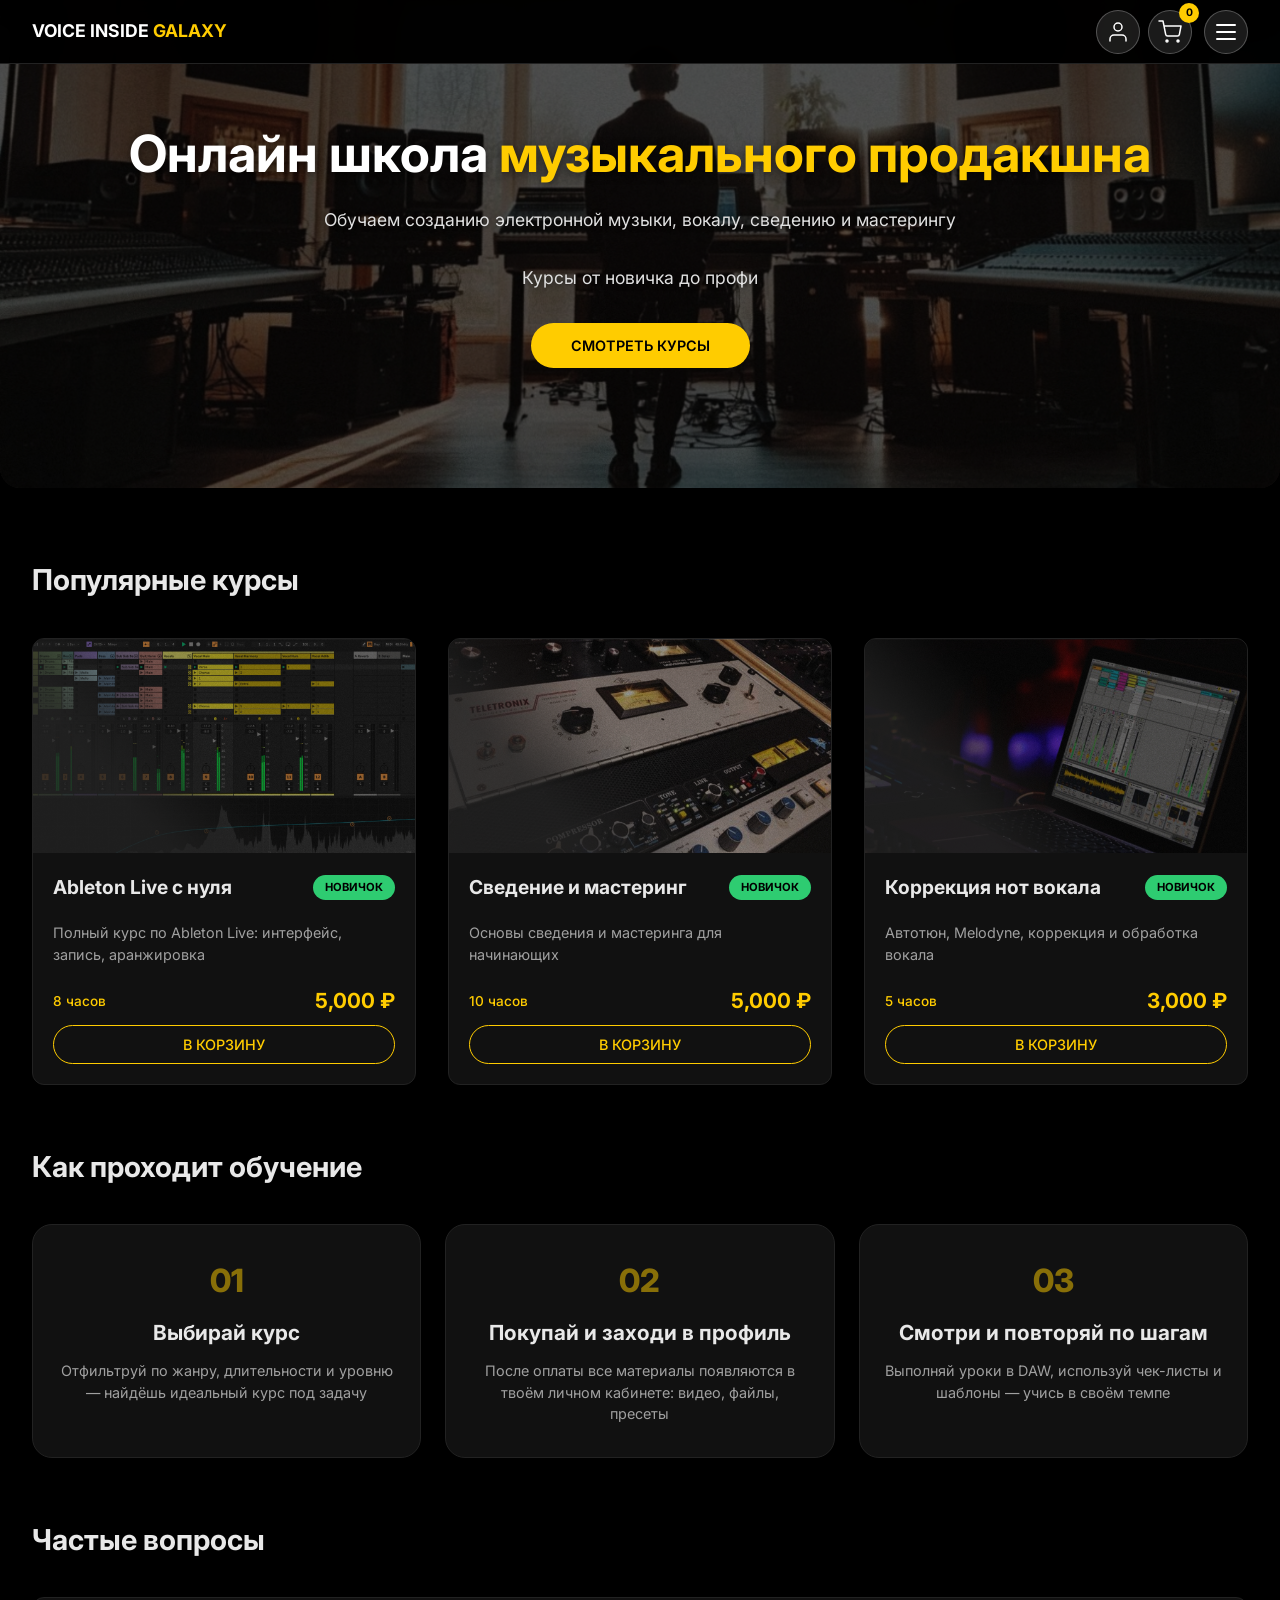
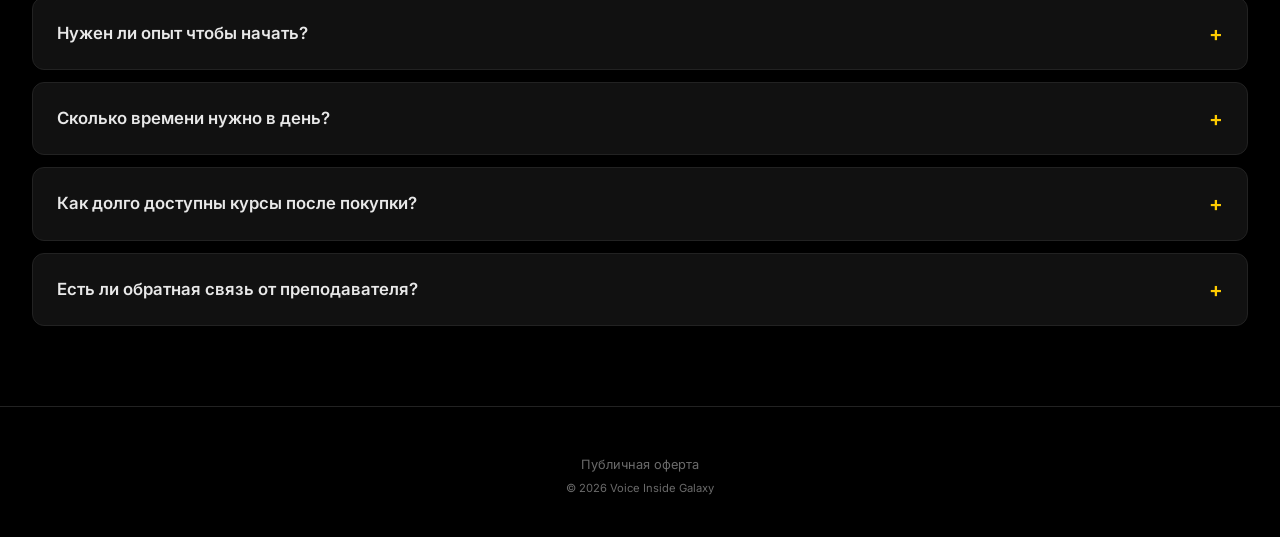
==== commit a0fabd3d: "Update index.html" ====
--- a/index.html
+++ b/index.html
@@ -141,7 +141,7 @@
   <div class="hero">
     <h1>Онлайн школа <span>музыкального продакшна</span></h1>
     <p>Обучаем созданию электронной музыки, вокалу, сведению и мастерингу
-Курсы от новичка до профи</p>
+    <p>Курсы от новичка до профи</p>
     <button class="btn-primary" id="heroCoursesBtn">СМОТРЕТЬ КУРСЫ</button>
   </div>
 
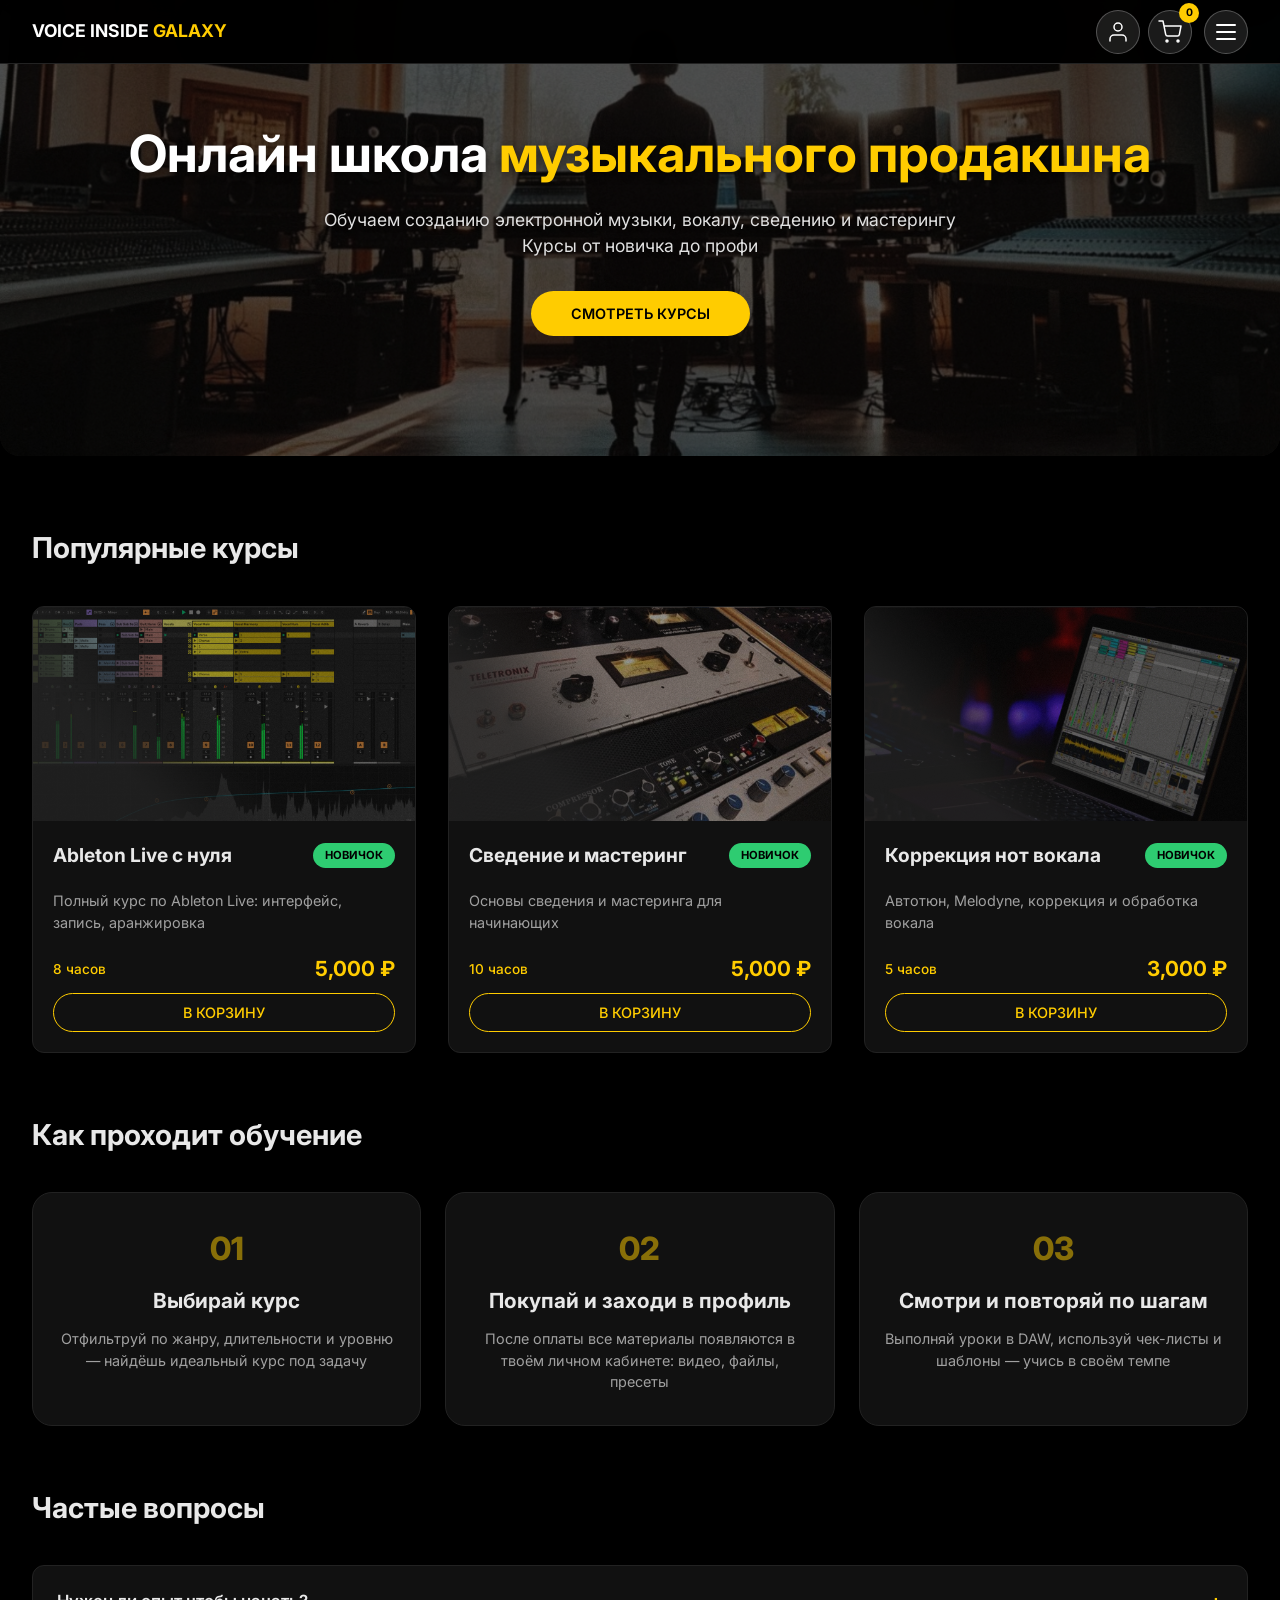
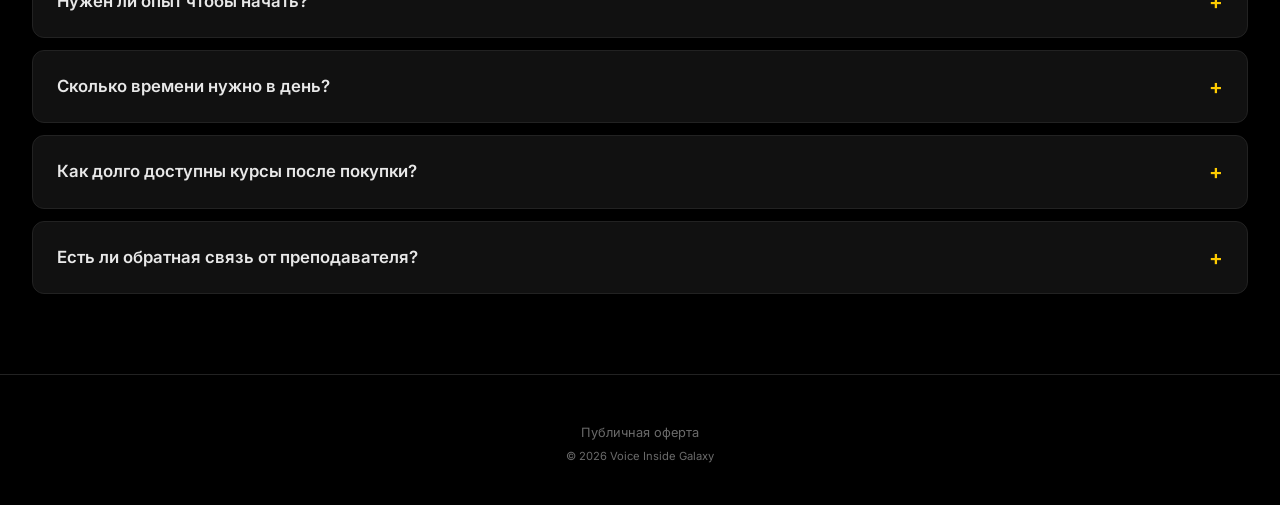
==== commit 9fa901d5: "Update index.html" ====
--- a/index.html
+++ b/index.html
@@ -141,7 +141,7 @@
   <div class="hero">
     <h1>Онлайн школа <span>музыкального продакшна</span></h1>
     <p>Обучаем созданию электронной музыки, вокалу, сведению и мастерингу
-    <p>Курсы от новичка до профи</p>
+Курсы от новичка до профи</p>
     <button class="btn-primary" id="heroCoursesBtn">СМОТРЕТЬ КУРСЫ</button>
   </div>
 
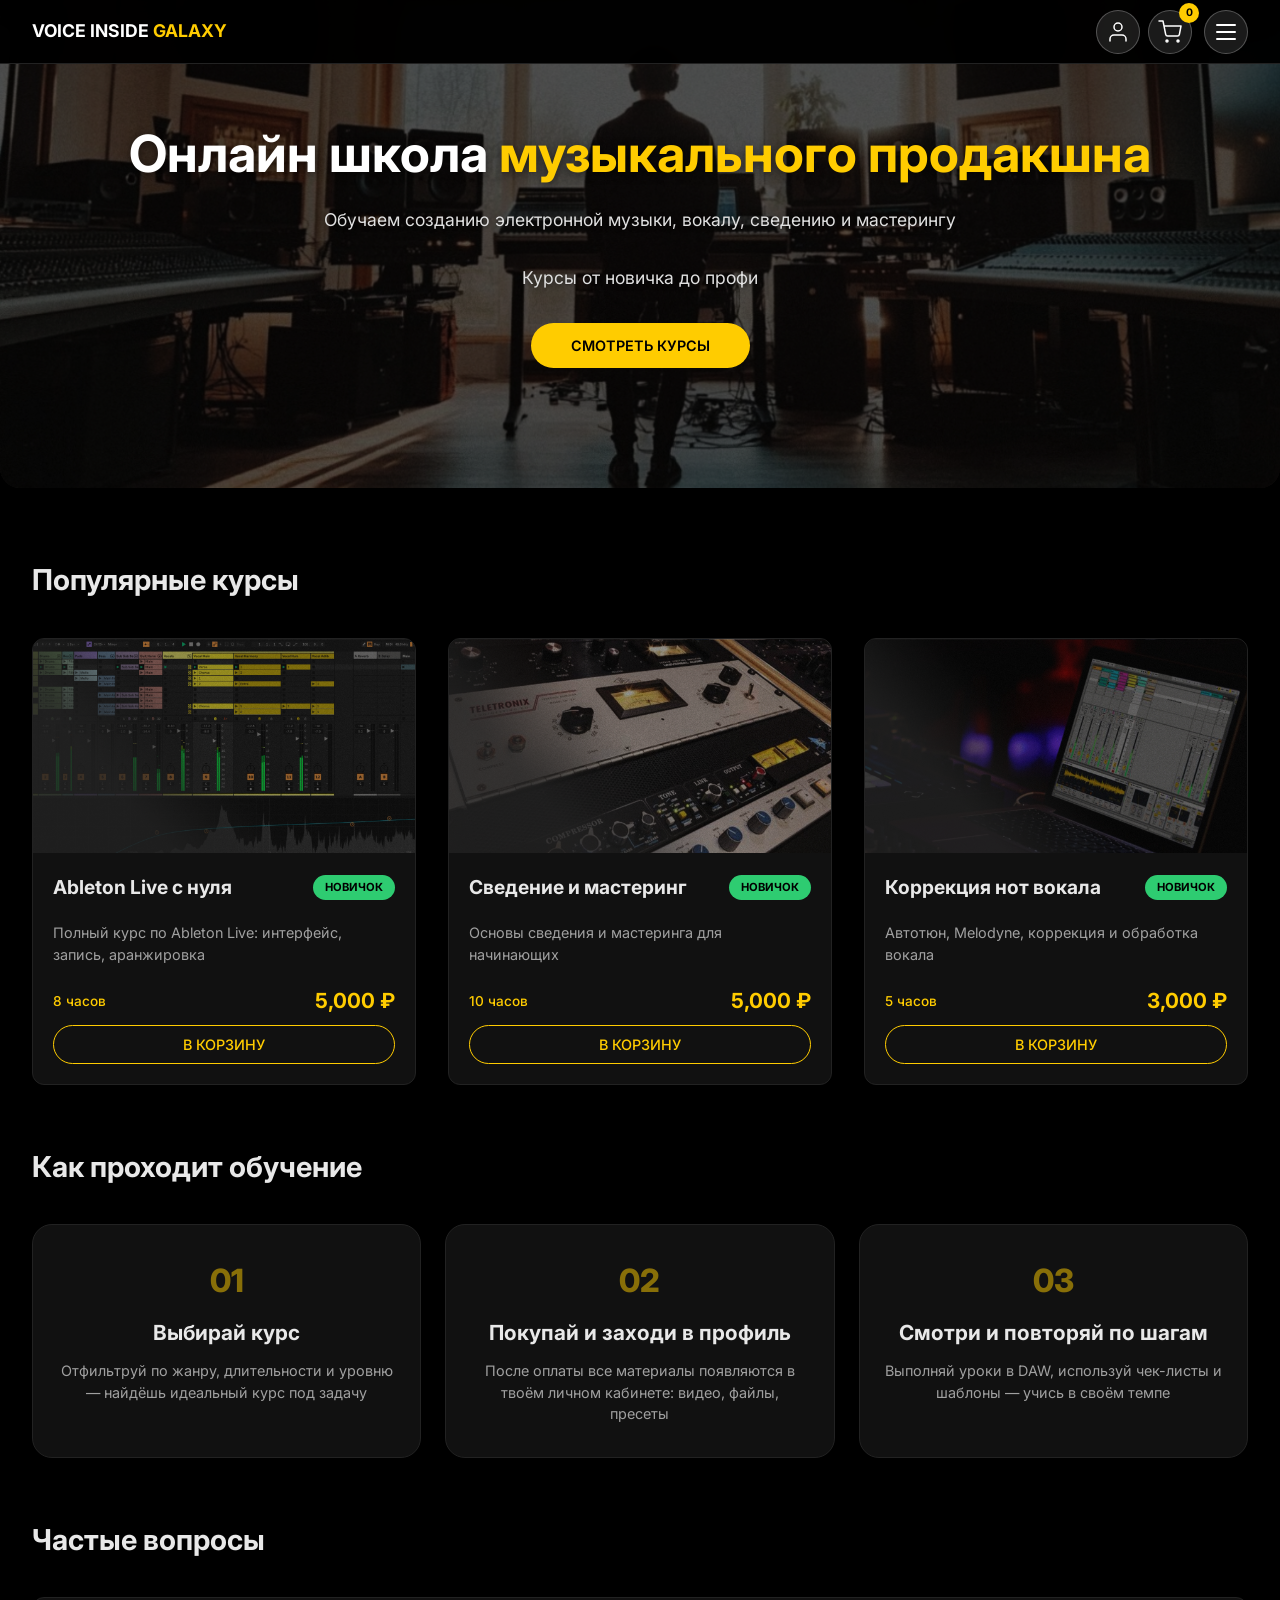
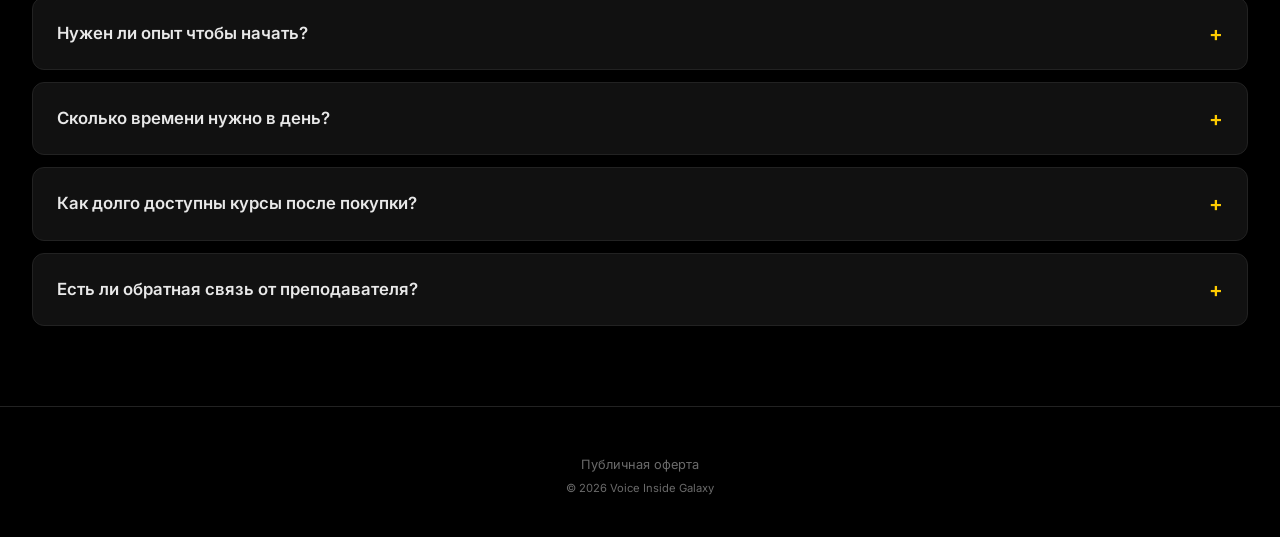
==== commit 27e2d269: "Update index.html" ====
--- a/index.html
+++ b/index.html
@@ -140,8 +140,8 @@
 <div class="container">
   <div class="hero">
     <h1>Онлайн школа <span>музыкального продакшна</span></h1>
-    <p>Обучаем созданию электронной музыки, вокалу, сведению и мастерингу
-Курсы от новичка до профи</p>
+    <p>Обучаем созданию электронной музыки, вокалу, сведению и мастерингу<p>
+<p>Курсы от новичка до профи</p>
     <button class="btn-primary" id="heroCoursesBtn">СМОТРЕТЬ КУРСЫ</button>
   </div>
 
